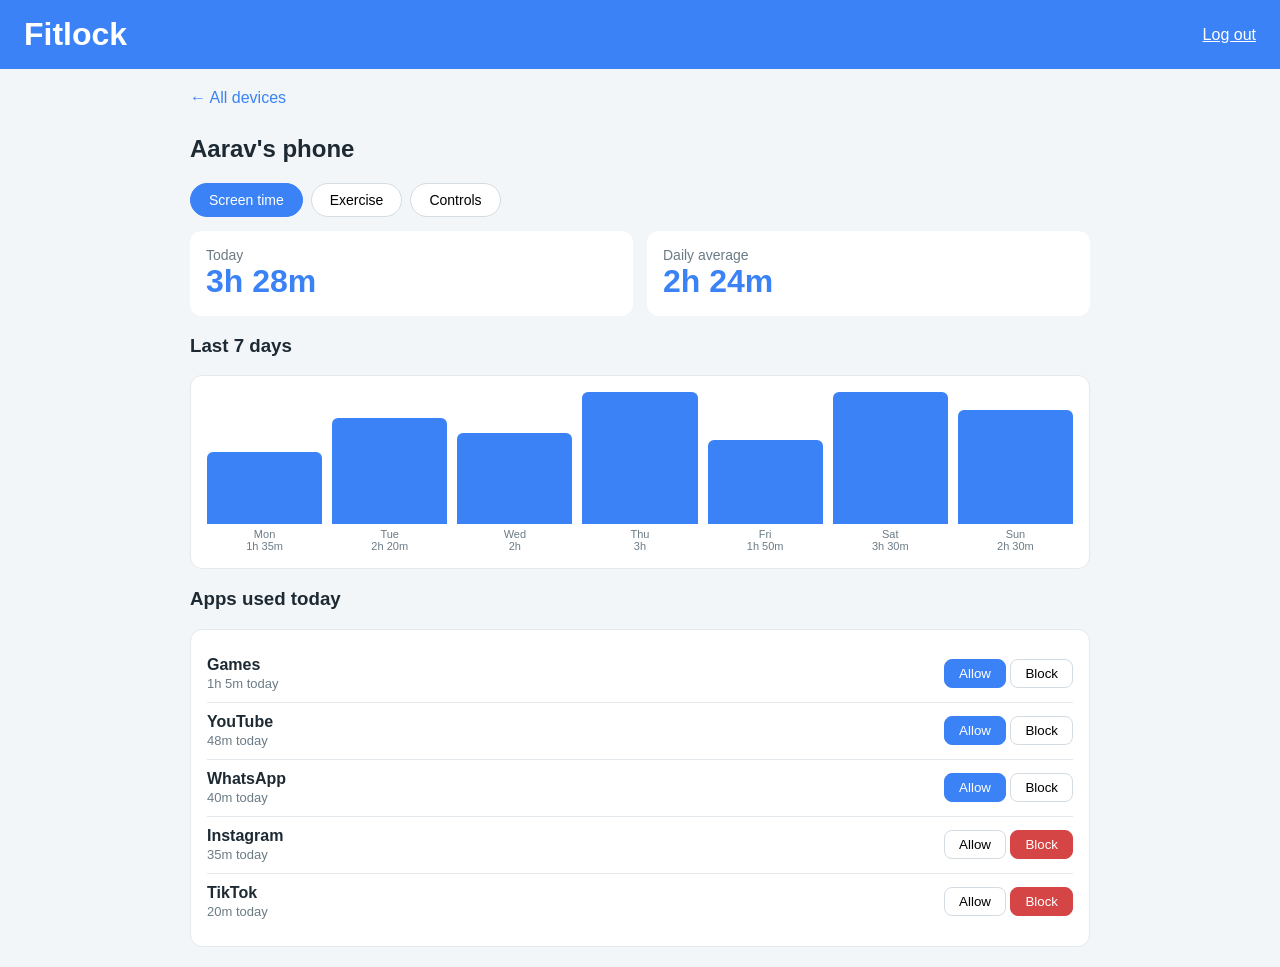
==== device.html @ 809060c8 "First version" ====
<!DOCTYPE html>
<html lang="en">
<head>
  <meta charset="UTF-8">
  <meta name="viewport" content="width=device-width, initial-scale=1">
  <title>Fitlock - Device</title>
  <link rel="stylesheet" href="style.css">
</head>
<body>

  <header>
    <h1>Fitlock</h1>
    <a href="index.html">Log out</a>
  </header>

  <main class="page">
    <a class="back" href="parent.html">← All devices</a>
    <h2 id="deviceName"></h2>

    <div class="tabs">
      <button class="tab on" data-tab="screen">Screen time</button>
      <button class="tab" data-tab="exercise">Exercise</button>
      <button class="tab" data-tab="controls">Controls</button>
    </div>

    <div id="tabContent"></div>
  </main>

  <script src="data.js"></script>
  <script src="device.js"></script>
</body>
</html>
---- style.css ----
body {
  margin: 0;
  font-family: Arial, sans-serif;
  background: #f3f6f8;
  color: #1d2a33;
}

header {
  background: #3b82f6;
  color: white;
  padding: 16px 24px;
  display: flex;
  justify-content: space-between;
  align-items: center;
}

header h1 { margin: 0; }
header a { color: white; }

.hero {
  text-align: center;
  padding: 60px 20px;
}

.button {
  display: inline-block;
  background: #3b82f6;
  color: white;
  padding: 12px 28px;
  border-radius: 8px;
  text-decoration: none;
  font-size: 18px;
}

.features {
  display: flex;
  gap: 16px;
  flex-wrap: wrap;
  justify-content: center;
  padding: 0 20px 60px;
}

.card {
  background: white;
  border-radius: 12px;
  padding: 20px;
  width: 260px;
}.form-box {
  max-width: 360px;
  margin: 50px auto;
  background: white;
  padding: 24px;
  border-radius: 12px;
}

.form-box label {
  display: block;
  margin: 14px 0 6px;
}

.form-box input {
  width: 100%;
  padding: 10px;
  border: 1px solid #d3dce2;
  border-radius: 8px;
  font-size: 16px;
  box-sizing: border-box;
}

.form-box .button {
  width: 100%;
  margin-top: 16px;
  border: 0;
  cursor: pointer;
}

.error {
  color: #d64545;
  min-height: 20px;
}.page {
  max-width: 900px;
  margin: 0 auto;
  padding: 20px;
}

.stats {
  display: flex;
  gap: 14px;
  flex-wrap: wrap;
}

.stat {
  flex: 1;
  min-width: 160px;
  background: white;
  border-radius: 12px;
  padding: 16px;
}

.stat-label {
  display: block;
  color: #6b7b86;
  font-size: 14px;
}

.stat-number {
  display: block;
  font-size: 32px;
  font-weight: bold;
  color: #3b82f6;
}

.device-list {
  display: grid;
  grid-template-columns: repeat(auto-fit, minmax(260px, 1fr));
  gap: 14px;
}

.device-card {
  background: white;
  border-radius: 12px;
  padding: 16px;
  border: 1px solid #e3e9ed;
  cursor: pointer;
}

.device-card:hover {
  border-color: #3b82f6;
}

.device-card p {
  color: #6b7b86;
  font-size: 14px;
  margin: 6px 0;
}

.tag {
  display: inline-block;
  background: #fdeaea;
  color: #d64545;
  font-size: 12px;
  padding: 2px 8px;
  border-radius: 10px;
  margin: 4px 4px 0 0;
}a.device-card {
  display: block;
  text-decoration: none;
  color: inherit;
}

.back {
  display: inline-block;
  margin-bottom: 8px;
  color: #3b82f6;
  text-decoration: none;
}

.tabs {
  display: flex;
  gap: 8px;
  margin: 14px 0;
  flex-wrap: wrap;
}

.tab {
  border: 1px solid #d3dce2;
  background: white;
  padding: 8px 18px;
  border-radius: 20px;
  cursor: pointer;
  font-size: 14px;
}

.tab.on {
  background: #3b82f6;
  color: white;
  border-color: #3b82f6;
}

.box {
  background: white;
  border-radius: 12px;
  padding: 16px;
  border: 1px solid #e3e9ed;
}

.muted { color: #6b7b86; font-size: 13px; }

.chart {
  display: flex;
  align-items: flex-end;
  gap: 10px;
  height: 160px;
}

.bar-col {
  flex: 1;
  height: 100%;
  display: flex;
  flex-direction: column;
  justify-content: flex-end;
  text-align: center;
  font-size: 11px;
  color: #6b7b86;
}

.bar-fill {
  background: #3b82f6;
  border-radius: 6px 6px 0 0;
  min-height: 3px;
  margin-bottom: 4px;
}

.app-row {
  display: flex;
  justify-content: space-between;
  align-items: center;
  padding: 10px 0;
  border-bottom: 1px solid #e3e9ed;
}

.app-row:last-child { border-bottom: 0; }

.btn-small {
  border: 1px solid #d3dce2;
  background: white;
  padding: 6px 14px;
  border-radius: 8px;
  cursor: pointer;
}

.btn-small.on { background: #3b82f6; color: white; border-color: #3b82f6; }
.btn-small.danger { background: #d64545; color: white; border-color: #d64545; }
.controls {
  display: flex;
  align-items: center;
  gap: 10px;
  flex-wrap: wrap;
  justify-content: flex-end;
}

.seg { display: inline-flex; }

.seg-btn {
  border: 1px solid #d3dce2;
  background: white;
  padding: 6px 14px;
  cursor: pointer;
}

.seg-btn:first-child { border-radius: 8px 0 0 8px; }
.seg-btn:last-child  { border-radius: 0 8px 8px 0; }

.seg-btn.free-on  { background: #3b82f6; color: white; border-color: #3b82f6; }
.seg-btn.limit-on { background: #e0a21b; color: white; border-color: #e0a21b; }
.seg-btn.block-on { background: #d64545; color: white; border-color: #d64545; }

.stepper {
  display: inline-flex;
  align-items: center;
  gap: 8px;
}.btn-small.primary {
  background: #3b82f6;
  color: white;
  border-color: #3b82f6;
}

.btn-small:disabled {
  opacity: 0.4;
  cursor: not-allowed;
}

.give {
  display: flex;
  gap: 8px;
  flex-wrap: wrap;
  margin-bottom: 12px;
}.phone {
  max-width: 400px;
  margin: 0 auto;
  background: white;
  border-radius: 28px;
  border: 6px solid #22303a;
  padding: 16px;
}

.phone .stat {
  min-width: 120px;
  background: #f3f6f8;
}

.app-row.locked {
  opacity: 0.55;
}

.lock-text {
  color: #d64545;
  font-size: 13px;
  font-weight: bold;
}

.progress {
  height: 8px;
  background: #e3e9ed;
  border-radius: 4px;
  overflow: hidden;
  width: 150px;
  margin-top: 4px;
}

.progress div {
  height: 100%;
  background: #3b82f6;
}

.progress div.warn {
  background: #e0a21b;
}.text-input {
  width: 100%;
  padding: 10px;
  border: 1px solid #d3dce2;
  border-radius: 8px;
  font-size: 16px;
  box-sizing: border-box;
  margin-bottom: 10px;
}

.code {
  font-size: 40px;
  font-weight: bold;
  letter-spacing: 6px;
  text-align: center;
  color: #3b82f6;
  padding: 10px;
}

.connect {
  max-width: 400px;
  margin: 20px auto 0;
}
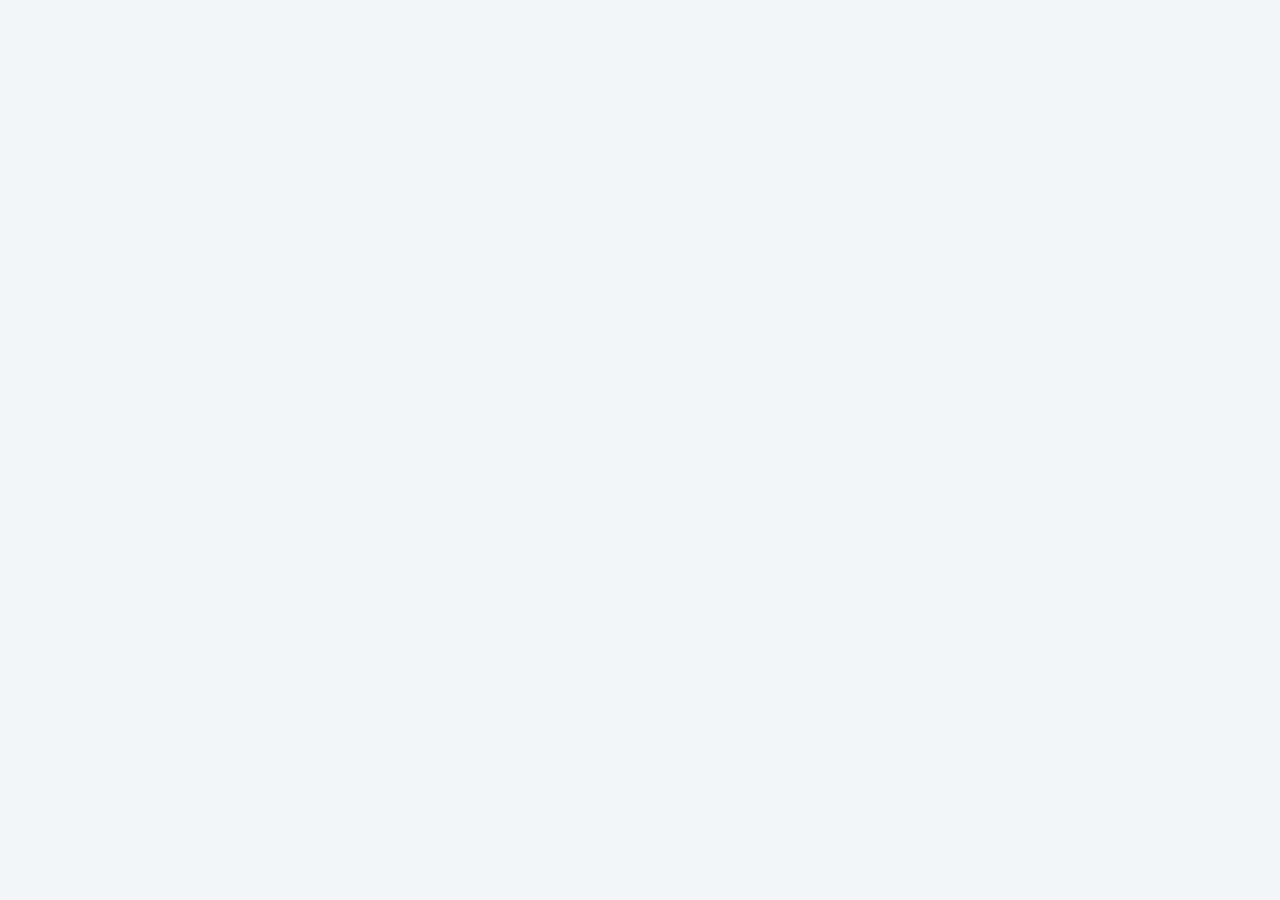
==== commit b7963f50: "Firebase login, Firestore devices and camera" ====
--- a/device.html
+++ b/device.html
@@ -6,16 +6,20 @@
   <title>Fitlock - Device</title>
   <link rel="stylesheet" href="style.css">
 </head>
-<body>
+<body class="protected">
 
   <header>
     <h1>Fitlock</h1>
-    <a href="index.html">Log out</a>
+    <div>
+      <span id="userEmail" class="who"></span>
+      <a href="#" id="logout">Log out</a>
+    </div>
   </header>
 
   <main class="page">
     <a class="back" href="parent.html">← All devices</a>
     <h2 id="deviceName"></h2>
+    <p><a class="back" id="childLink" href="#">Open this child's view →</a></p>
 
     <div class="tabs">
       <button class="tab on" data-tab="screen">Screen time</button>
@@ -26,7 +30,6 @@
     <div id="tabContent"></div>
   </main>
 
-  <script src="data.js"></script>
-  <script src="device.js"></script>
+  <script type="module" src="device.js"></script>
 </body>
 </html>
--- a/style.css
+++ b/style.css
@@ -337,4 +337,27 @@
 .connect {
   max-width: 400px;
   margin: 20px auto 0;
+}.switch-text {
+  text-align: center;
+  margin-top: 16px;
+  font-size: 14px;
+  color: #6b7b86;
+}
+
+.link-btn {
+  background: none;
+  border: 0;
+  color: #3b82f6;
+  cursor: pointer;
+  font-size: 14px;
+  padding: 0;
+  text-decoration: underline;
+}/* Hide protected pages until we know the parent is logged in */
+body.protected { visibility: hidden; }
+body.protected.ready { visibility: visible; }
+
+.who {
+  font-size: 13px;
+  margin-right: 14px;
+  opacity: 0.9;
 }
